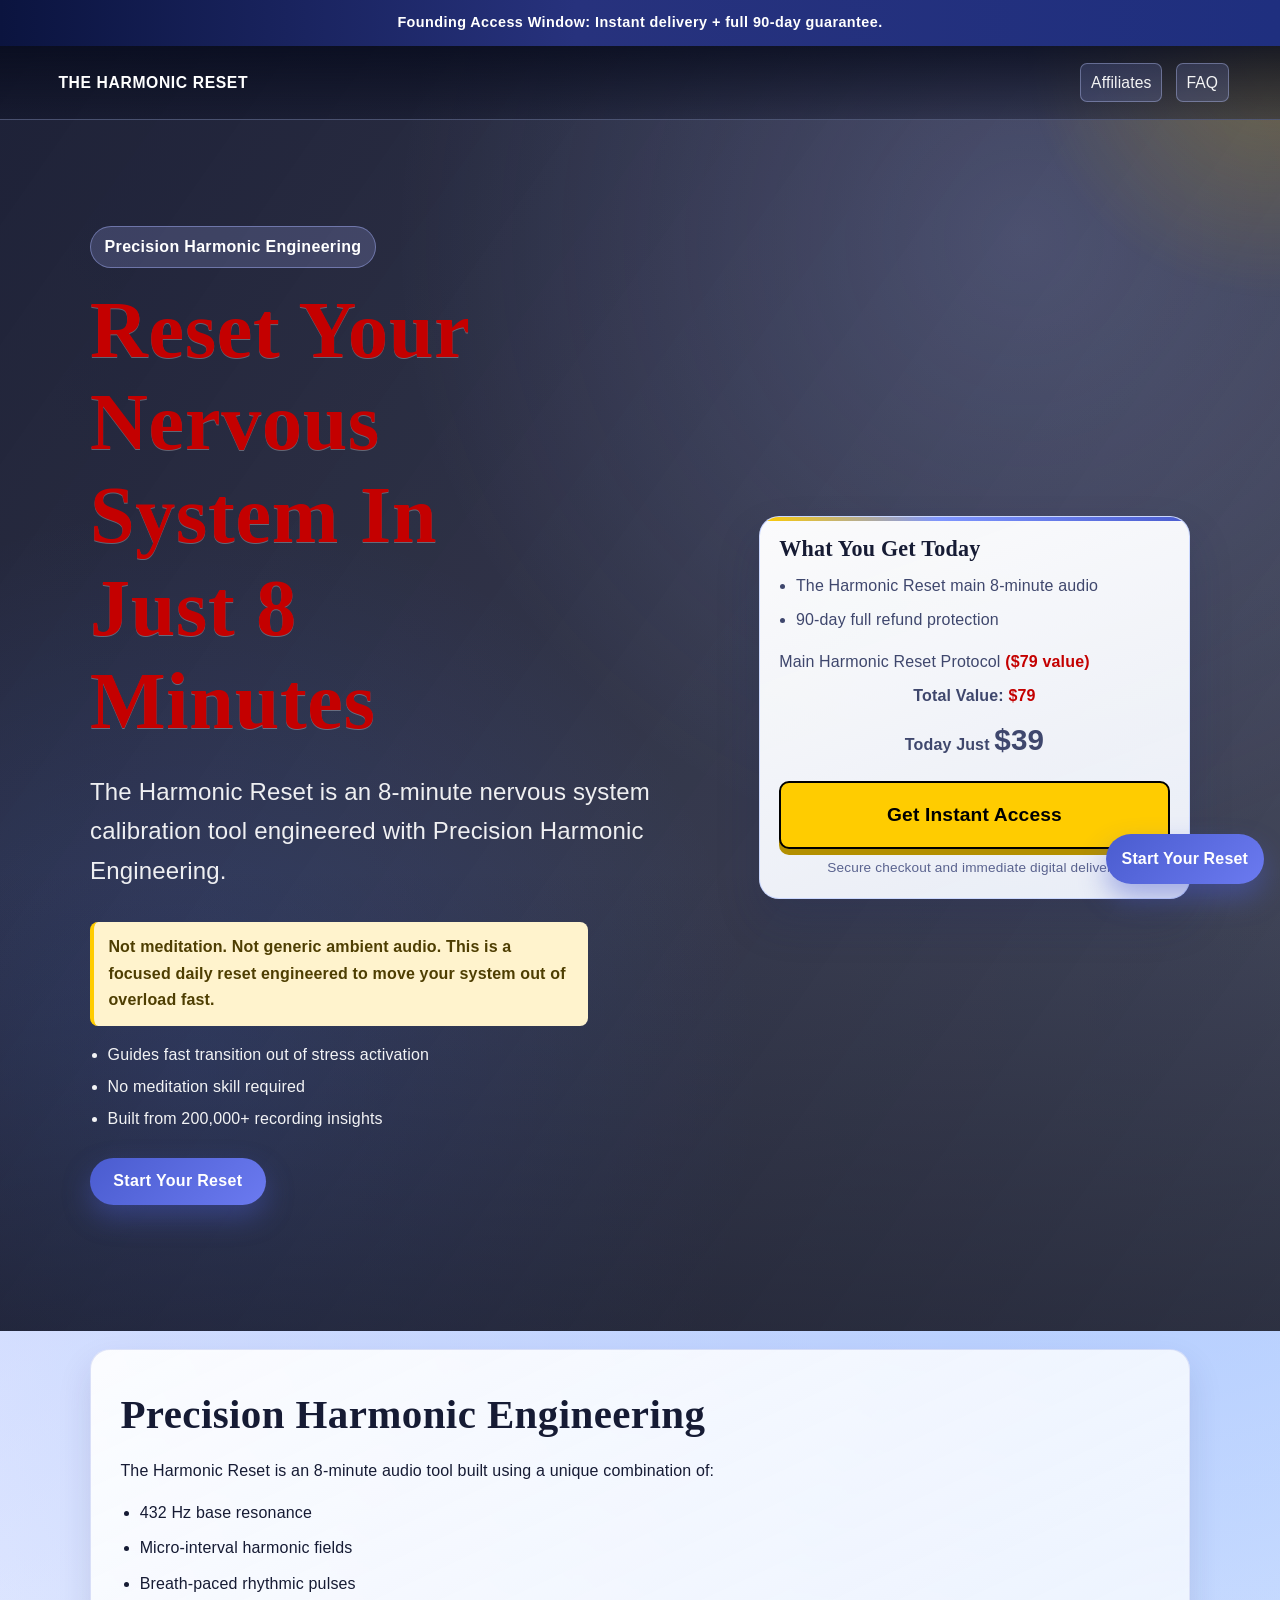
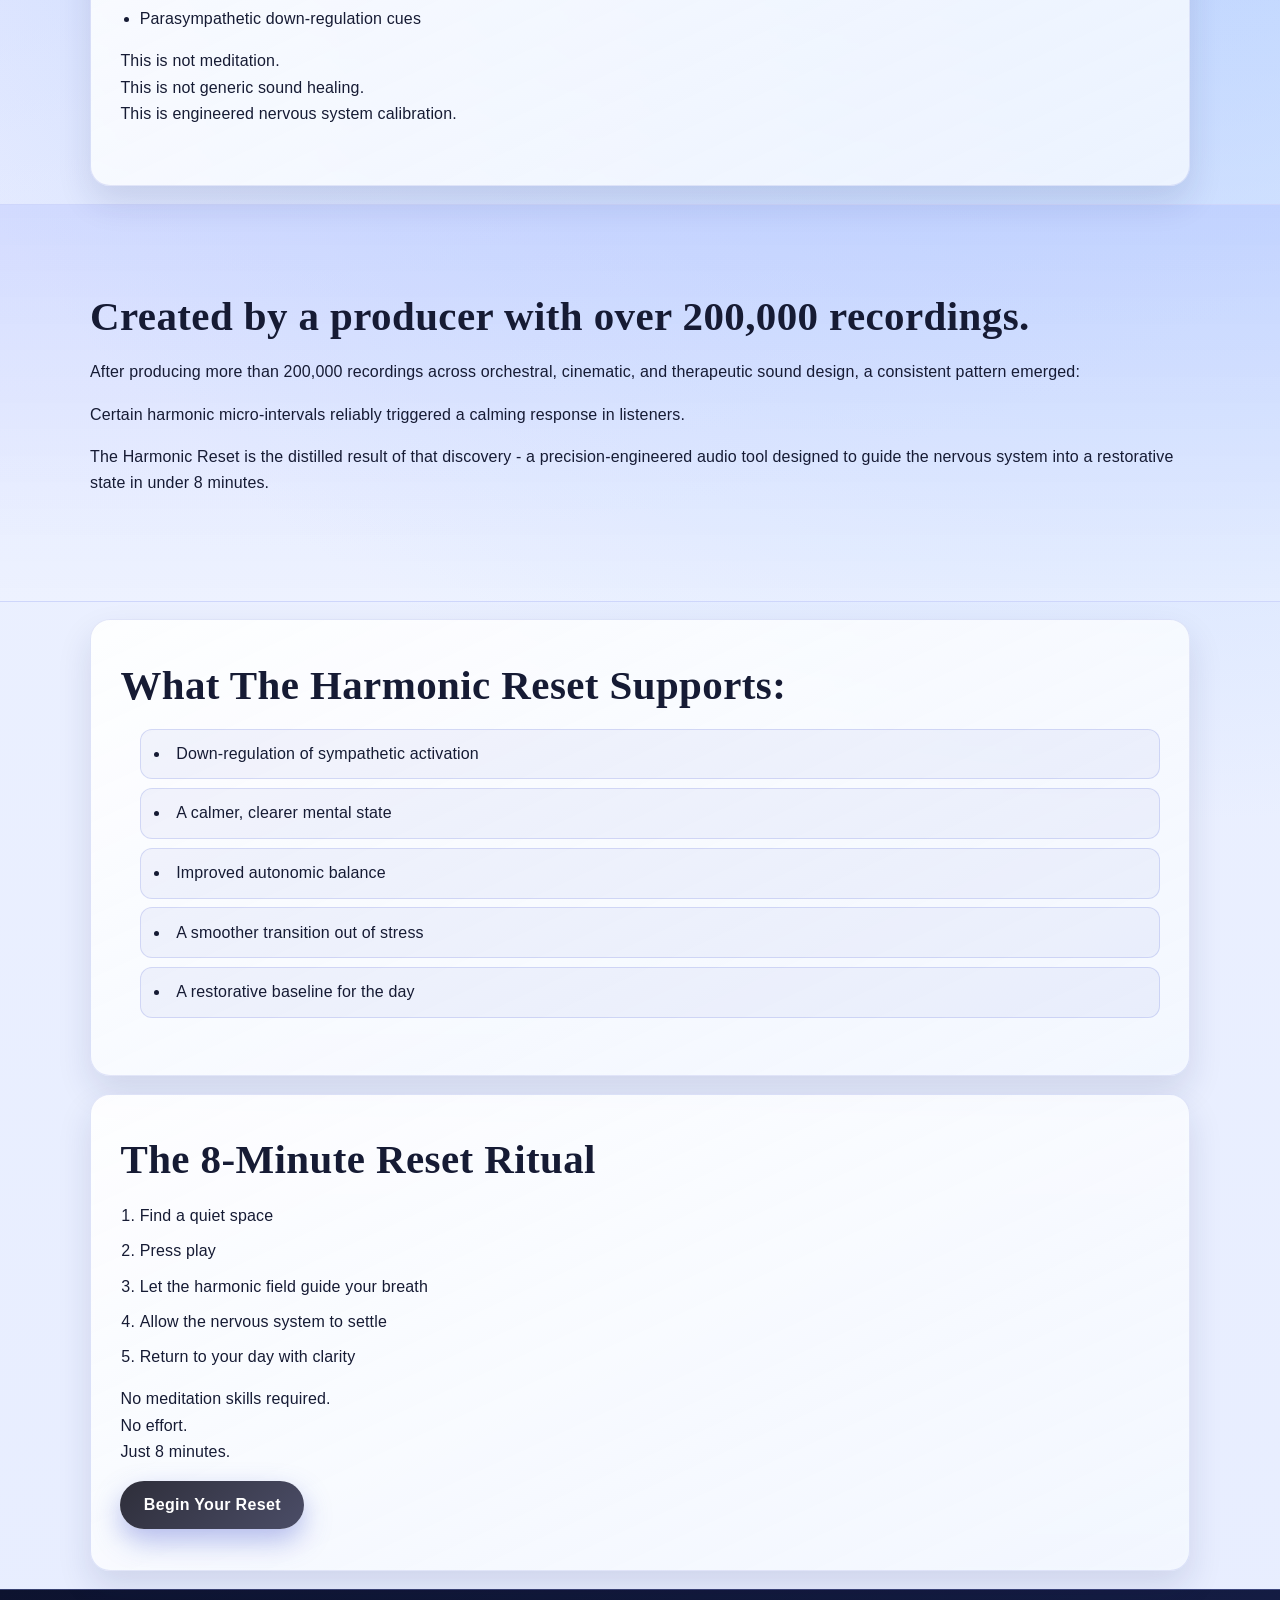
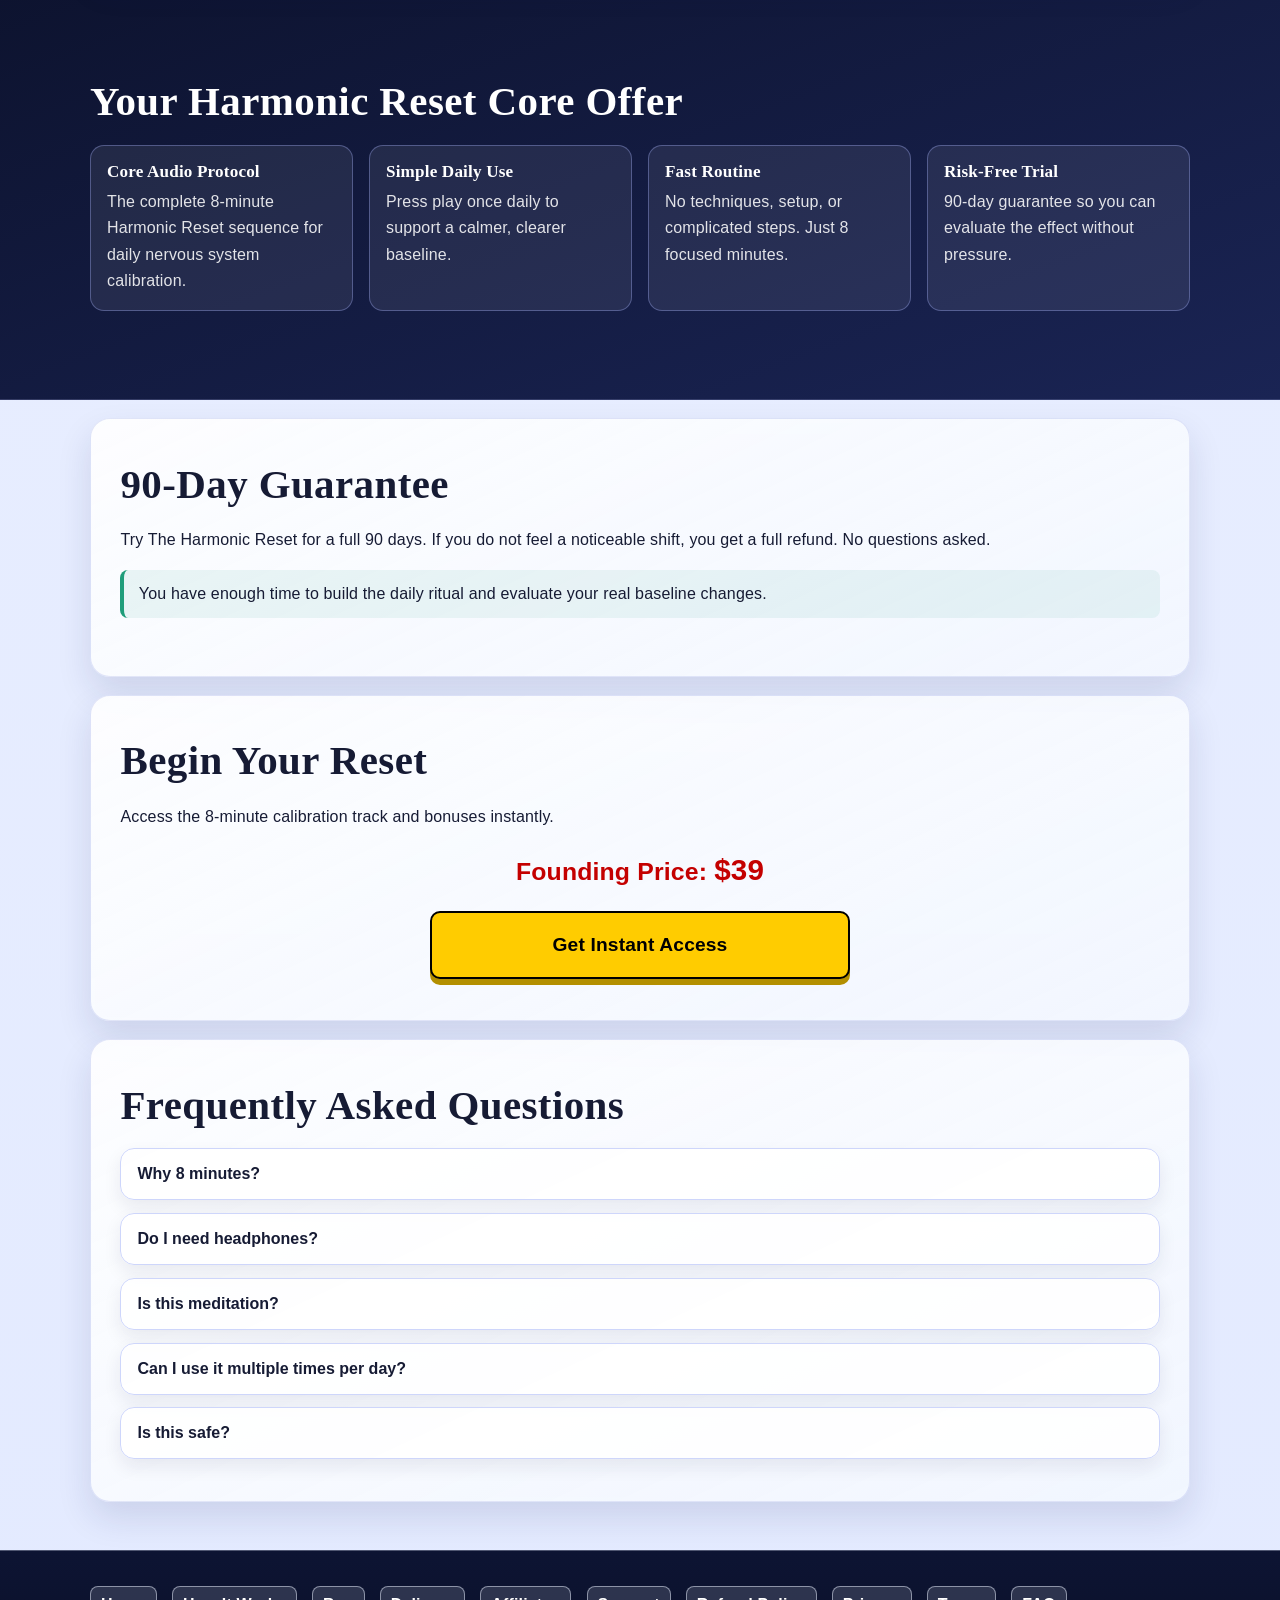
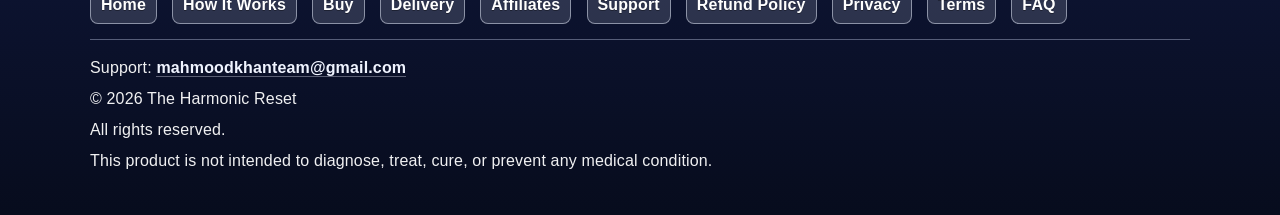
==== index.html @ bf01fae5 "Build Harmonic Reset marketing site with affiliate center and legal pages" ====
<!doctype html>
<html lang="en">
<head>
  <meta charset="UTF-8" />
  <meta name="viewport" content="width=device-width, initial-scale=1.0" />
  <title>The Harmonic Reset - 8-Minute Nervous System Calibration Tool</title>
  <meta name="description" content="An 8-minute nervous system calibration audio engineered with Precision Harmonic Engineering. Created by a producer with over 200,000 recordings." />
  <meta name="keywords" content="432 Hz, nervous system reset, harmonic therapy, sound healing, stress relief audio, parasympathetic activation" />
  <link rel="stylesheet" href="style.css" />
</head>
<body>
  <div class="announce-bar">
    <p>Founding Access Window: Instant delivery + full 90-day guarantee.</p>
  </div>

  <header class="hero" id="top">
    <div class="hero-overlay" aria-hidden="true"></div>
    <nav class="top-nav" aria-label="Primary">
      <a class="brand" href="#top">The Harmonic Reset</a>
      <div class="top-links">
        <a class="small-link" href="affiliate.html">Affiliates</a>
        <a class="small-link" href="#faq">FAQ</a>
      </div>
    </nav>
    <div class="hero-content container hero-grid">
      <section class="hero-copy">
        <p class="eyebrow">Precision Harmonic Engineering</p>
        <h1 class="big-red">Reset Your Nervous System In Just 8 Minutes</h1>
        <p class="subheadline">The Harmonic Reset is an 8-minute nervous system calibration tool engineered with Precision Harmonic Engineering.</p>
        <p class="highlight">Not meditation. Not generic ambient audio. This is a focused daily reset engineered to move your system out of overload fast.</p>
        <ul class="hero-bullets">
          <li>Guides fast transition out of stress activation</li>
          <li>No meditation skill required</li>
          <li>Built from 200,000+ recording insights</li>
        </ul>
        <button class="cta-btn" data-scroll-target="#begin-reset" type="button">Start Your Reset</button>
      </section>

      <aside class="offer-box" aria-label="Offer Summary">
        <h2>What You Get Today</h2>
        <ul>
          <li>The Harmonic Reset main 8-minute audio</li>
          <li>90-day full refund protection</li>
        </ul>
        <div class="value-stack">
          <p>Main Harmonic Reset Protocol <span class="value">($79 value)</span></p>
          <p class="total-value">Total Value: <span class="value">$79</span></p>
          <p class="today-price">Today Just <span>$39</span></p>
        </div>
        <a class="yellow-btn big-btn" href="delivery.html">Get Instant Access</a>
        <p class="micro-note">Secure checkout and immediate digital delivery.</p>
      </aside>
    </div>
  </header>

  <main>
    <section class="section container" id="mechanism">
      <h2>Precision Harmonic Engineering</h2>
      <p>The Harmonic Reset is an 8-minute audio tool built using a unique combination of:</p>
      <ul>
        <li>432 Hz base resonance</li>
        <li>Micro-interval harmonic fields</li>
        <li>Breath-paced rhythmic pulses</li>
        <li>Parasympathetic down-regulation cues</li>
      </ul>
      <p>This is not meditation.<br />This is not generic sound healing.<br />This is engineered nervous system calibration.</p>
    </section>

    <section class="section section-accent" id="authority">
      <div class="container">
        <h2>Created by a producer with over 200,000 recordings.</h2>
        <p>After producing more than 200,000 recordings across orchestral, cinematic, and therapeutic sound design, a consistent pattern emerged:</p>
        <p>Certain harmonic micro-intervals reliably triggered a calming response in listeners.</p>
        <p>The Harmonic Reset is the distilled result of that discovery - a precision-engineered audio tool designed to guide the nervous system into a restorative state in under 8 minutes.</p>
      </div>
    </section>

    <section class="section container" id="benefits">
      <h2>What The Harmonic Reset Supports:</h2>
      <ul class="benefit-list">
        <li>Down-regulation of sympathetic activation</li>
        <li>A calmer, clearer mental state</li>
        <li>Improved autonomic balance</li>
        <li>A smoother transition out of stress</li>
        <li>A restorative baseline for the day</li>
      </ul>
    </section>

    <section class="section container" id="ritual">
      <h2>The 8-Minute Reset Ritual</h2>
      <ol>
        <li>Find a quiet space</li>
        <li>Press play</li>
        <li>Let the harmonic field guide your breath</li>
        <li>Allow the nervous system to settle</li>
        <li>Return to your day with clarity</li>
      </ol>
      <p>No meditation skills required.<br />No effort.<br />Just 8 minutes.</p>
      <button class="cta-btn secondary" data-scroll-target="#begin-reset" type="button">Begin Your Reset</button>
    </section>

    <section class="section section-dark" id="offer-stack">
      <div class="container">
        <h2>Your Harmonic Reset Core Offer</h2>
        <div class="stack-grid">
          <article class="stack-item">
            <h3>Core Audio Protocol</h3>
            <p>The complete 8-minute Harmonic Reset sequence for daily nervous system calibration.</p>
          </article>
          <article class="stack-item">
            <h3>Simple Daily Use</h3>
            <p>Press play once daily to support a calmer, clearer baseline.</p>
          </article>
          <article class="stack-item">
            <h3>Fast Routine</h3>
            <p>No techniques, setup, or complicated steps. Just 8 focused minutes.</p>
          </article>
          <article class="stack-item">
            <h3>Risk-Free Trial</h3>
            <p>90-day guarantee so you can evaluate the effect without pressure.</p>
          </article>
        </div>
      </div>
    </section>

    <section class="section container" id="guarantee">
      <h2>90-Day Guarantee</h2>
      <p>Try The Harmonic Reset for a full 90 days. If you do not feel a noticeable shift, you get a full refund. No questions asked.</p>
      <p class="guarantee-note">You have enough time to build the daily ritual and evaluate your real baseline changes.</p>
    </section>

    <section class="section container cta-band" id="begin-reset">
      <h2>Begin Your Reset</h2>
      <p>Access the 8-minute calibration track and bonuses instantly.</p>
      <p class="today-price">Founding Price: <span>$39</span></p>
      <a class="yellow-btn big-btn" href="delivery.html">Get Instant Access</a>
    </section>

    <section class="section container" id="faq">
      <h2>Frequently Asked Questions</h2>
      <div class="faq-list" role="list">
        <article class="faq-item" role="listitem">
          <button class="faq-question" type="button" aria-expanded="false">Why 8 minutes?</button>
          <div class="faq-answer" hidden>
            <p>The nervous system responds to harmonic entrainment within 30-90 seconds, but full autonomic pacing and parasympathetic shift require 5-7 minutes. 8 minutes is the optimal duration for a complete cycle.</p>
          </div>
        </article>
        <article class="faq-item" role="listitem">
          <button class="faq-question" type="button" aria-expanded="false">Do I need headphones?</button>
          <div class="faq-answer" hidden>
            <p>Headphones are recommended but not required.</p>
          </div>
        </article>
        <article class="faq-item" role="listitem">
          <button class="faq-question" type="button" aria-expanded="false">Is this meditation?</button>
          <div class="faq-answer" hidden>
            <p>No. This is a precision-engineered harmonic tool.</p>
          </div>
        </article>
        <article class="faq-item" role="listitem">
          <button class="faq-question" type="button" aria-expanded="false">Can I use it multiple times per day?</button>
          <div class="faq-answer" hidden>
            <p>Yes.</p>
          </div>
        </article>
        <article class="faq-item" role="listitem">
          <button class="faq-question" type="button" aria-expanded="false">Is this safe?</button>
          <div class="faq-answer" hidden>
            <p>Yes. It uses gentle harmonic cues and low-frequency modulation.</p>
          </div>
        </article>
      </div>
    </section>
  </main>

  <footer class="site-footer">
    <div class="container">
      <nav class="footer-menu" aria-label="Footer Menu">
        <a href="#top">Home</a>
        <a href="#mechanism">How It Works</a>
        <a href="#begin-reset">Buy</a>
        <a href="delivery.html">Delivery</a>
        <a href="affiliate.html">Affiliates</a>
        <a href="support.html">Support</a>
        <a href="refund-policy.html">Refund Policy</a>
        <a href="privacy-policy.html">Privacy</a>
        <a href="terms.html">Terms</a>
        <a href="#faq">FAQ</a>
      </nav>
      <p>Support: <a class="footer-inline-link" href="mailto:mahmoodkhanteam@gmail.com">mahmoodkhanteam@gmail.com</a></p>
      <p>© 2026 The Harmonic Reset</p>
      <p>All rights reserved.</p>
      <p>This product is not intended to diagnose, treat, cure, or prevent any medical condition.</p>
    </div>
  </footer>

  <a class="floating-cta" href="#begin-reset">Start Your Reset</a>

  <script src="script.js"></script>
</body>
</html>
---- style.css ----
:root {
	--bg-dark: #0d1020;
	--bg-mid: #171d36;
	--bg-soft: #eff3ff;
	--ink: #161b34;
	--ink-soft: #3f476d;
	--ink-soft-2: #5a638f;
	--brand: #4a5ccf;
	--brand-soft: #a8b4ff;
	--alert-red: #c40000;
	--offer-yellow: #ffcc00;
	--offer-yellow-deep: #b38f00;
	--white: #ffffff;
	--line: #ced6fb;
	--success: #1f9d7a;
	--radius: 20px;
	--radius-sm: 14px;
	--shadow: 0 24px 48px rgba(15, 18, 38, 0.22);
	--shadow-soft: 0 16px 34px rgba(24, 36, 88, 0.12);
	--shadow-lift: 0 22px 44px rgba(24, 36, 88, 0.2);
}

* {
	box-sizing: border-box;
}

html {
	scroll-behavior: smooth;
}

body {
	margin: 0;
	font-family: "Trebuchet MS", "Verdana", sans-serif;
	color: var(--ink);
	background:
		radial-gradient(circle at 20% 0%, #bcc8ff 0%, transparent 42%),
		radial-gradient(circle at 90% 20%, #a9cbff 0%, transparent 34%),
		linear-gradient(180deg, #f0f4ff 0%, #e3eaff 100%);
	line-height: 1.65;
	letter-spacing: 0.01em;
}

.announce-bar {
	background: linear-gradient(90deg, #0b143f, #27327d 45%, #1f2f7f);
	color: var(--white);
	text-align: center;
	padding: 0.68rem 1rem;
	font-weight: 700;
	letter-spacing: 0.03em;
	font-size: 0.9rem;
}

.announce-bar p {
	margin: 0;
}

.container {
	width: min(1100px, 92vw);
	margin: 0 auto;
}

.hero {
	position: relative;
	min-height: 88vh;
	display: flex;
	flex-direction: column;
	justify-content: flex-start;
	overflow: hidden;
	background:
		linear-gradient(125deg, rgba(15, 18, 38, 0.92), rgba(46, 46, 58, 0.82)),
		url("assets/hero-bg.jpg") center / cover no-repeat;
	color: var(--white);
}

.hero::after {
	content: "";
	position: absolute;
	inset: 0;
	background: linear-gradient(to top, rgba(13, 16, 32, 0.46), transparent 36%);
	pointer-events: none;
}

.hero::before {
	content: "";
	position: absolute;
	inset: -20% -20% auto auto;
	width: min(42vw, 520px);
	height: min(42vw, 520px);
	background: radial-gradient(circle, rgba(255, 204, 0, 0.24) 0%, rgba(255, 204, 0, 0) 68%);
	filter: blur(4px);
	animation: auraPulse 6s ease-in-out infinite;
	pointer-events: none;
	z-index: 1;
}

.hero-grid {
	display: grid;
	grid-template-columns: 1.2fr 0.8fr;
	gap: 1.4rem;
	align-items: center;
}

.hero-copy {
	max-width: 720px;
}

.hero-bullets {
	padding-left: 1.1rem;
	margin: 0 0 1.6rem;
}

.hero-bullets li {
	margin-bottom: 0.35rem;
	color: rgba(255, 255, 255, 0.94);
}

.offer-box {
	background: linear-gradient(160deg, rgba(255, 255, 255, 0.98), rgba(242, 246, 255, 0.95));
	color: var(--ink);
	border: 1px solid rgba(201, 214, 255, 0.95);
	border-radius: var(--radius);
	padding: 1.2rem 1.2rem;
	box-shadow: var(--shadow-lift);
	position: relative;
	overflow: hidden;
}

.offer-box::before {
	content: "";
	position: absolute;
	inset: 0 auto auto 0;
	height: 4px;
	width: 100%;
	background: linear-gradient(90deg, #ffcc00, #7e95ff 42%, #4a5ccf);
}

.offer-box h2 {
	font-size: 1.38rem;
	margin-bottom: 0.7rem;
}

.offer-box ul {
	padding-left: 1.05rem;
	margin-top: 0;
	margin-bottom: 1rem;
}

.offer-box li {
	margin-bottom: 0.45rem;
	color: var(--ink-soft);
}

.cta-btn.wide {
	display: block;
	text-align: center;
	width: 100%;
	margin-top: 0.4rem;
}

.micro-note {
	font-size: 0.85rem;
	margin-top: 0.5rem;
	margin-bottom: 0;
	color: var(--ink-soft-2);
	text-align: center;
}

.highlight {
	background: #fff3cd;
	border-left: 4px solid var(--offer-yellow);
	padding: 0.75rem 0.9rem;
	border-radius: 8px;
	font-weight: 700;
	color: #4e3e02;
	max-width: 56ch;
	margin: 0 0 1rem;
}

.value-stack p {
	font-size: 1rem;
	margin: 0.45rem 0;
	color: var(--ink-soft);
}

.value {
	color: var(--alert-red);
	font-weight: 900;
}

.total-value {
	text-align: center;
	font-size: 1.2rem;
	margin-top: 0.85rem;
	font-weight: 900;
	color: var(--ink);
}

.today-price {
	text-align: center;
	font-size: 1.55rem;
	margin: 0.8rem 0;
	color: var(--alert-red);
	font-weight: 900;
}

.today-price span {
	font-size: 1.85rem;
}

.hero-overlay {
	position: absolute;
	inset: 0;
	background:
		radial-gradient(circle at 80% 15%, rgba(168, 180, 255, 0.2), transparent 42%),
		radial-gradient(circle at 15% 80%, rgba(78, 125, 255, 0.18), transparent 38%);
	pointer-events: none;
}

.top-nav {
	position: relative;
	z-index: 2;
	display: flex;
	justify-content: space-between;
	align-items: center;
	padding: 1.1rem 4vw;
	background: linear-gradient(180deg, rgba(6, 10, 28, 0.82), rgba(9, 13, 32, 0.36));
	border-bottom: 1px solid rgba(189, 202, 255, 0.35);
}

.top-nav.plain-nav {
	position: sticky;
	top: 0;
	background: rgba(255, 255, 255, 0.96);
	border-bottom: 1px solid rgba(74, 92, 207, 0.2);
	backdrop-filter: blur(6px);
}

.top-nav.plain-nav .brand,
.top-nav.plain-nav .small-link {
	color: #1e2750;
}

.top-nav.plain-nav .small-link {
	font-weight: 700;
	background: rgba(74, 92, 207, 0.1);
	border-color: rgba(74, 92, 207, 0.26);
}

.top-links {
	display: flex;
	align-items: center;
	gap: 0.85rem;
	flex-wrap: wrap;
}

.brand,
.small-link {
	color: var(--white);
	text-decoration: none;
}

.brand {
	font-weight: 800;
	letter-spacing: 0.04em;
	text-transform: uppercase;
	font-size: 0.98rem;
	padding: 0.32rem 0.45rem;
	border-radius: 8px;
}

.small-link {
	font-size: 0.98rem;
	opacity: 0.95;
	padding: 0.34rem 0.6rem;
	border-radius: 7px;
	border: 1px solid rgba(189, 202, 255, 0.4);
	background: rgba(145, 162, 255, 0.18);
	transition: background-color 140ms ease, border-color 140ms ease;
}

.small-link:hover,
.small-link:focus-visible {
	background: rgba(168, 180, 255, 0.3);
	border-color: rgba(215, 224, 255, 0.75);
}

.hero-content {
	position: relative;
	z-index: 2;
	padding: 10vh 0 14vh;
}

.eyebrow {
	display: inline-block;
	padding: 0.4rem 0.85rem;
	border-radius: 999px;
	background: rgba(168, 180, 255, 0.2);
	border: 1px solid rgba(168, 180, 255, 0.45);
	margin-bottom: 1rem;
	font-weight: 600;
	letter-spacing: 0.02em;
}

h1,
h2,
h3 {
	margin-top: 0;
	line-height: 1.16;
	font-family: "Cambria", "Times New Roman", serif;
	letter-spacing: 0.01em;
}

.big-red {
	color: var(--alert-red);
	text-shadow: 0 1px 0 rgba(255, 255, 255, 0.28);
}

h1 {
	font-size: clamp(2.2rem, 7vw, 5rem);
	max-width: 12ch;
	margin-bottom: 0.9rem;
	text-shadow: 0 10px 30px rgba(0, 0, 0, 0.35);
}

.affiliate-hero h1 {
	background: linear-gradient(180deg, #ffffff 20%, #e7edff 72%);
	-webkit-background-clip: text;
	background-clip: text;
	color: transparent;
}

.subheadline {
	font-size: clamp(1.05rem, 2.2vw, 1.5rem);
	max-width: 56ch;
	color: rgba(255, 255, 255, 0.92);
	margin-bottom: 2rem;
}

.section {
	padding: 5.5rem 0;
}

.section.container {
	background: linear-gradient(155deg, rgba(255, 255, 255, 0.9), rgba(245, 249, 255, 0.78));
	border: 1px solid rgba(74, 92, 207, 0.15);
	border-radius: var(--radius);
	box-shadow: var(--shadow-soft);
	backdrop-filter: blur(2px);
	padding: 2.6rem clamp(1rem, 2.3vw, 2rem);
	margin-top: 1.1rem;
	margin-bottom: 1.1rem;
}

.section h2 {
	font-size: clamp(1.7rem, 3.2vw, 2.7rem);
	margin-bottom: 1.2rem;
}

.section-accent {
	background:
		linear-gradient(180deg, rgba(148, 164, 255, 0.22), rgba(255, 255, 255, 0.16)),
		url("assets/waveform.png") top right / 340px auto no-repeat;
	border-top: 1px solid var(--line);
	border-bottom: 1px solid var(--line);
}

.section-dark {
	background: linear-gradient(160deg, #0d132f, #1a2454);
	color: rgba(255, 255, 255, 0.94);
	border-top: 1px solid rgba(168, 180, 255, 0.25);
	border-bottom: 1px solid rgba(168, 180, 255, 0.25);
}

.section-dark h2 {
	color: var(--white);
}

.stack-grid {
	display: grid;
	gap: 1rem;
	grid-template-columns: repeat(auto-fit, minmax(230px, 1fr));
}

.stack-item {
	background: rgba(255, 255, 255, 0.08);
	border: 1px solid rgba(168, 180, 255, 0.35);
	border-radius: var(--radius-sm);
	padding: 1rem;
}

.stack-item h3 {
	font-size: 1.07rem;
	margin-bottom: 0.45rem;
	color: var(--white);
}

.stack-item p {
	margin: 0;
	color: rgba(255, 255, 255, 0.87);
}

ul,
ol {
	padding-left: 1.2rem;
}

li {
	margin-bottom: 0.55rem;
}

.benefit-list li {
	background: rgba(74, 92, 207, 0.06);
	border: 1px solid rgba(74, 92, 207, 0.18);
	border-radius: 12px;
	padding: 0.7rem 0.85rem;
	list-style-position: inside;
}

.card-grid {
	display: grid;
	gap: 1rem;
	grid-template-columns: repeat(auto-fit, minmax(220px, 1fr));
}

.card {
	background: var(--white);
	border: 1px solid var(--line);
	border-radius: var(--radius);
	padding: 1.1rem 1rem;
	box-shadow: var(--shadow-soft);
	transition: transform 180ms ease, box-shadow 180ms ease;
}

.card:hover,
.swipe-card:hover,
.stat-card:hover,
.step-card:hover {
	transform: translateY(-4px);
	box-shadow: var(--shadow-lift);
}

.card,
.swipe-card,
.stat-card,
.step-card,
.thesis-card {
	position: relative;
}

.card::after,
.swipe-card::after,
.stat-card::after,
.step-card::after,
.thesis-card::after {
	content: "";
	position: absolute;
	inset: auto 0 0 0;
	height: 2px;
	background: linear-gradient(90deg, rgba(74, 92, 207, 0), rgba(74, 92, 207, 0.45), rgba(74, 92, 207, 0));
}

.cta-band {
	border: 1px solid var(--line);
	border-radius: calc(var(--radius) + 4px);
	padding: 2rem;
	background: linear-gradient(145deg, #ffffff 0%, #f1f4ff 100%);
	box-shadow: var(--shadow);
}

.cta-btn {
	display: inline-block;
	border: none;
	border-radius: 999px;
	padding: 0.92rem 1.46rem;
	text-decoration: none;
	font-weight: 800;
	font-size: 1rem;
	letter-spacing: 0.02em;
	color: var(--white);
	background: linear-gradient(135deg, #4a5ccf, #6b7af0);
	box-shadow: 0 12px 28px rgba(74, 92, 207, 0.4);
	cursor: pointer;
	transition: transform 160ms ease, box-shadow 160ms ease;
}

.cta-btn:hover,
.cta-btn:focus-visible {
	transform: translateY(-2px);
	box-shadow: 0 14px 28px rgba(74, 92, 207, 0.42);
}

.cta-btn.secondary {
	background: linear-gradient(135deg, #2e2e3a, #4b4d67);
}

.yellow-btn {
	display: inline-block;
	background: var(--offer-yellow);
	color: #000;
	padding: 1rem 1.8rem;
	font-size: 1.2rem;
	font-weight: 900;
	text-align: center;
	border-radius: 10px;
	border: 2px solid #000;
	text-decoration: none;
	box-shadow: 0 6px 0 var(--offer-yellow-deep);
	transition: 0.1s ease-in-out;
}

.yellow-btn:hover,
.yellow-btn:focus-visible {
	background: #ffe066;
	box-shadow: 0 2px 0 var(--offer-yellow-deep);
	transform: translateY(2px);
}

@keyframes auraPulse {
	0% {
		transform: translate3d(0, 0, 0) scale(1);
		opacity: 0.7;
	}
	50% {
		transform: translate3d(-12px, 8px, 0) scale(1.05);
		opacity: 0.95;
	}
	100% {
		transform: translate3d(0, 0, 0) scale(1);
		opacity: 0.7;
	}
}

.big-btn {
	display: block;
	width: 100%;
	max-width: 420px;
	margin: 1rem auto 0;
}

.faq-list {
	display: grid;
	gap: 0.8rem;
}

.faq-item {
	border: 1px solid var(--line);
	border-radius: var(--radius-sm);
	background: rgba(255, 255, 255, 0.85);
	overflow: clip;
	box-shadow: 0 8px 18px rgba(20, 28, 70, 0.08);
}

.faq-question {
	width: 100%;
	text-align: left;
	border: none;
	background: transparent;
	padding: 1rem 1rem;
	font-size: 1rem;
	font-weight: 700;
	color: var(--ink);
	cursor: pointer;
}

.faq-answer {
	padding: 0 1rem 1rem;
	color: var(--ink-soft);
}

.guarantee-note {
	padding: 0.7rem 0.9rem;
	border-left: 4px solid var(--success);
	background: rgba(31, 157, 122, 0.08);
	border-radius: 8px;
}

.site-footer {
	margin-top: 3rem;
	background: linear-gradient(180deg, #0d1433, #070c1d);
	color: rgba(255, 255, 255, 0.94);
	padding: 2.2rem 0;
	border-top: 1px solid rgba(202, 214, 255, 0.38);
}

.footer-menu {
	display: flex;
	flex-wrap: wrap;
	gap: 0.72rem 0.95rem;
	margin: 0 0 0.95rem;
	padding: 0 0 0.9rem;
	border-bottom: 1px solid rgba(220, 228, 255, 0.36);
}

.footer-menu a {
	text-decoration: none;
	color: #ffffff;
	font-size: 1rem;
	font-weight: 700;
	letter-spacing: 0.01em;
	padding: 0.3rem 0.62rem;
	border-radius: 8px;
	border: 1px solid rgba(236, 242, 255, 0.5);
	background: rgba(236, 242, 255, 0.15);
	text-shadow: 0 1px 0 rgba(0, 0, 0, 0.35);
	transition: border-color 120ms ease, color 120ms ease, background-color 120ms ease;
}

.footer-menu a:hover,
.footer-menu a:focus-visible {
	color: #ffffff;
	border-color: rgba(255, 213, 64, 0.95);
	background: rgba(255, 204, 0, 0.28);
}

.footer-inline-link {
	color: #f0f4ff;
	font-weight: 700;
	text-decoration: none;
	border-bottom: 1px solid rgba(240, 244, 255, 0.35);
}

.site-footer p {
	margin: 0.3rem 0;
}

.split-grid {
	display: grid;
	grid-template-columns: 1.15fr 0.85fr;
	gap: 1.3rem;
	align-items: start;
}

.hero-cta-row {
	display: flex;
	flex-wrap: wrap;
	gap: 0.75rem;
	align-items: center;
	margin-bottom: 1rem;
}

.hero-proof-grid {
	display: grid;
	grid-template-columns: repeat(3, minmax(100px, 1fr));
	gap: 0.6rem;
	max-width: 640px;
}

.proof-chip {
	margin: 0;
	background: rgba(255, 255, 255, 0.11);
	border: 1px solid rgba(193, 204, 255, 0.56);
	border-radius: 12px;
	padding: 0.62rem 0.7rem;
	backdrop-filter: blur(4px);
	box-shadow: inset 0 1px 0 rgba(255, 255, 255, 0.2);
}

.proof-chip span {
	display: block;
	font-size: 0.72rem;
	letter-spacing: 0.05em;
	text-transform: uppercase;
	color: rgba(255, 255, 255, 0.82);
}

.proof-chip strong {
	font-size: 1.12rem;
	color: #fff;
}

.hero-metric-strip {
	display: grid;
	grid-template-columns: repeat(3, minmax(110px, 1fr));
	gap: 0.65rem;
	margin-top: 0.9rem;
	max-width: 700px;
}

.metric-tile {
	margin: 0;
	padding: 0.7rem 0.75rem;
	border-radius: 12px;
	background: rgba(7, 13, 35, 0.62);
	border: 1px solid rgba(222, 231, 255, 0.34);
	box-shadow: 0 14px 24px rgba(8, 12, 28, 0.25);
}

.metric-tile span {
	display: block;
	font-size: 0.72rem;
	text-transform: uppercase;
	letter-spacing: 0.06em;
	color: rgba(226, 234, 255, 0.8);
}

.metric-tile strong {
	font-size: 1.12rem;
	color: #ffffff;
}

.thesis-grid {
	display: grid;
	gap: 0.95rem;
	grid-template-columns: repeat(auto-fit, minmax(220px, 1fr));
	margin-top: 1rem;
}

.thesis-card {
	background: linear-gradient(160deg, #f9fbff, #edf3ff);
	border: 1px solid rgba(90, 112, 220, 0.2);
	border-radius: var(--radius-sm);
	padding: 1rem;
	box-shadow: var(--shadow-soft);
}

.thesis-card h3 {
	margin-bottom: 0.45rem;
}

.asset-tag {
	display: inline-block;
	margin-top: 0.45rem;
	font-size: 0.72rem;
	font-weight: 800;
	letter-spacing: 0.06em;
	padding: 0.2rem 0.45rem;
	border-radius: 999px;
	background: #ecf0ff;
	border: 1px solid #cfd8ff;
	color: #2f3f8f;
}

.commission-callout {
	margin-top: 0.95rem;
	padding: 0.8rem 0.9rem;
	border-left: 4px solid #4a5ccf;
	border-radius: 8px;
	background: rgba(74, 92, 207, 0.08);
	color: #26326b;
}

.timeline-grid .step-card {
	position: relative;
	overflow: hidden;
}

.timeline-grid .step-card::after {
	content: "";
	position: absolute;
	left: 0;
	right: 0;
	top: 0;
	height: 3px;
	background: linear-gradient(90deg, #4a5ccf, #8aa2ff);
}

.pill-list {
	list-style: none;
	padding: 0;
	margin: 0;
	display: flex;
	flex-wrap: wrap;
	gap: 0.6rem;
}

.pill-list li {
	margin: 0;
	padding: 0.55rem 0.8rem;
	border-radius: 999px;
	background: rgba(74, 92, 207, 0.11);
	border: 1px solid rgba(74, 92, 207, 0.25);
	font-weight: 700;
	color: #2c3769;
}

.stat-grid {
	display: grid;
	grid-template-columns: repeat(auto-fit, minmax(190px, 1fr));
	gap: 0.9rem;
	margin-top: 1rem;
}

.stat-card {
	background: linear-gradient(160deg, #ffffff, #f4f7ff);
	border: 1px solid var(--line);
	border-radius: var(--radius-sm);
	padding: 1rem;
	text-align: center;
	box-shadow: 0 10px 20px rgba(20, 28, 70, 0.08);
}

.stat-value {
	font-size: 1.4rem;
	font-weight: 900;
	color: var(--alert-red);
	margin: 0;
}

.stat-label {
	font-size: 0.95rem;
	margin: 0.3rem 0 0;
	color: var(--ink-soft);
}

.swipe-grid {
	display: grid;
	gap: 1rem;
}

.swipe-card {
	background: linear-gradient(160deg, #ffffff, #f4f7ff);
	border: 1px solid var(--line);
	border-radius: var(--radius-sm);
	padding: 1rem;
	box-shadow: 0 10px 20px rgba(20, 28, 70, 0.08);
}

.swipe-card h3 {
	margin-bottom: 0.5rem;
}

.step-grid {
	display: grid;
	grid-template-columns: repeat(auto-fit, minmax(190px, 1fr));
	gap: 0.9rem;
	margin-top: 1rem;
}

.step-card {
	background: linear-gradient(145deg, #ffffff 0%, #f4f6ff 100%);
	border: 1px solid var(--line);
	border-radius: var(--radius-sm);
	padding: 0.95rem;
	box-shadow: 0 10px 20px rgba(20, 28, 70, 0.08);
}

.step-num {
	font-size: 0.9rem;
	font-weight: 900;
	color: var(--alert-red);
	margin: 0 0 0.45rem;
	letter-spacing: 0.06em;
}

.compliance-box {
	border: 1px solid rgba(255, 255, 255, 0.18);
	border-radius: 12px;
	background: rgba(13, 16, 32, 0.68);
	padding: 0.95rem;
	margin-top: 0.8rem;
}

.compliance-box p {
	margin: 0;
	font-size: 0.88rem;
	line-height: 1.55;
	color: rgba(255, 255, 255, 0.9);
}

.link-cloud {
	display: flex;
	flex-wrap: wrap;
	gap: 0.8rem;
	margin-top: 1rem;
}

.link-cloud a {
	text-decoration: none;
	color: #1f2d66;
	font-weight: 700;
	font-size: 0.94rem;
	padding: 0.24rem 0.52rem;
	border-radius: 8px;
	border: 1px solid rgba(74, 92, 207, 0.34);
	background: rgba(255, 255, 255, 0.92);
	box-shadow: 0 6px 14px rgba(24, 36, 88, 0.12);
	transition: background-color 120ms ease, border-color 120ms ease, color 120ms ease;
}

.link-cloud a:hover,
.link-cloud a:focus-visible {
	color: #122052;
	background: #ffffff;
	border-color: rgba(74, 92, 207, 0.62);
}

.floating-cta {
	position: fixed;
	right: 1rem;
	bottom: 1rem;
	z-index: 80;
	display: inline-block;
	text-decoration: none;
	font-weight: 700;
	padding: 0.75rem 1rem;
	border-radius: 999px;
	background: linear-gradient(135deg, #4a5ccf, #6b7af0);
	color: var(--white);
	box-shadow: 0 14px 28px rgba(74, 92, 207, 0.45);
}

@media (max-width: 760px) {
	.hero-grid {
		grid-template-columns: 1fr;
	}

	.split-grid {
		grid-template-columns: 1fr;
	}

	.hero-proof-grid {
		grid-template-columns: 1fr;
	}

	.hero-metric-strip {
		grid-template-columns: 1fr;
	}

	.hero-content {
		padding: 9vh 0 11vh;
	}

	.section {
		padding: 4rem 0;
	}

	.cta-band {
		padding: 1.3rem;
	}

	.top-nav {
		padding-inline: 4.5vw;
	}

	.floating-cta {
		left: 0.75rem;
		right: 0.75rem;
		bottom: 0.75rem;
		text-align: center;
	}

	.footer-menu {
		gap: 0.45rem 0.7rem;
	}
}
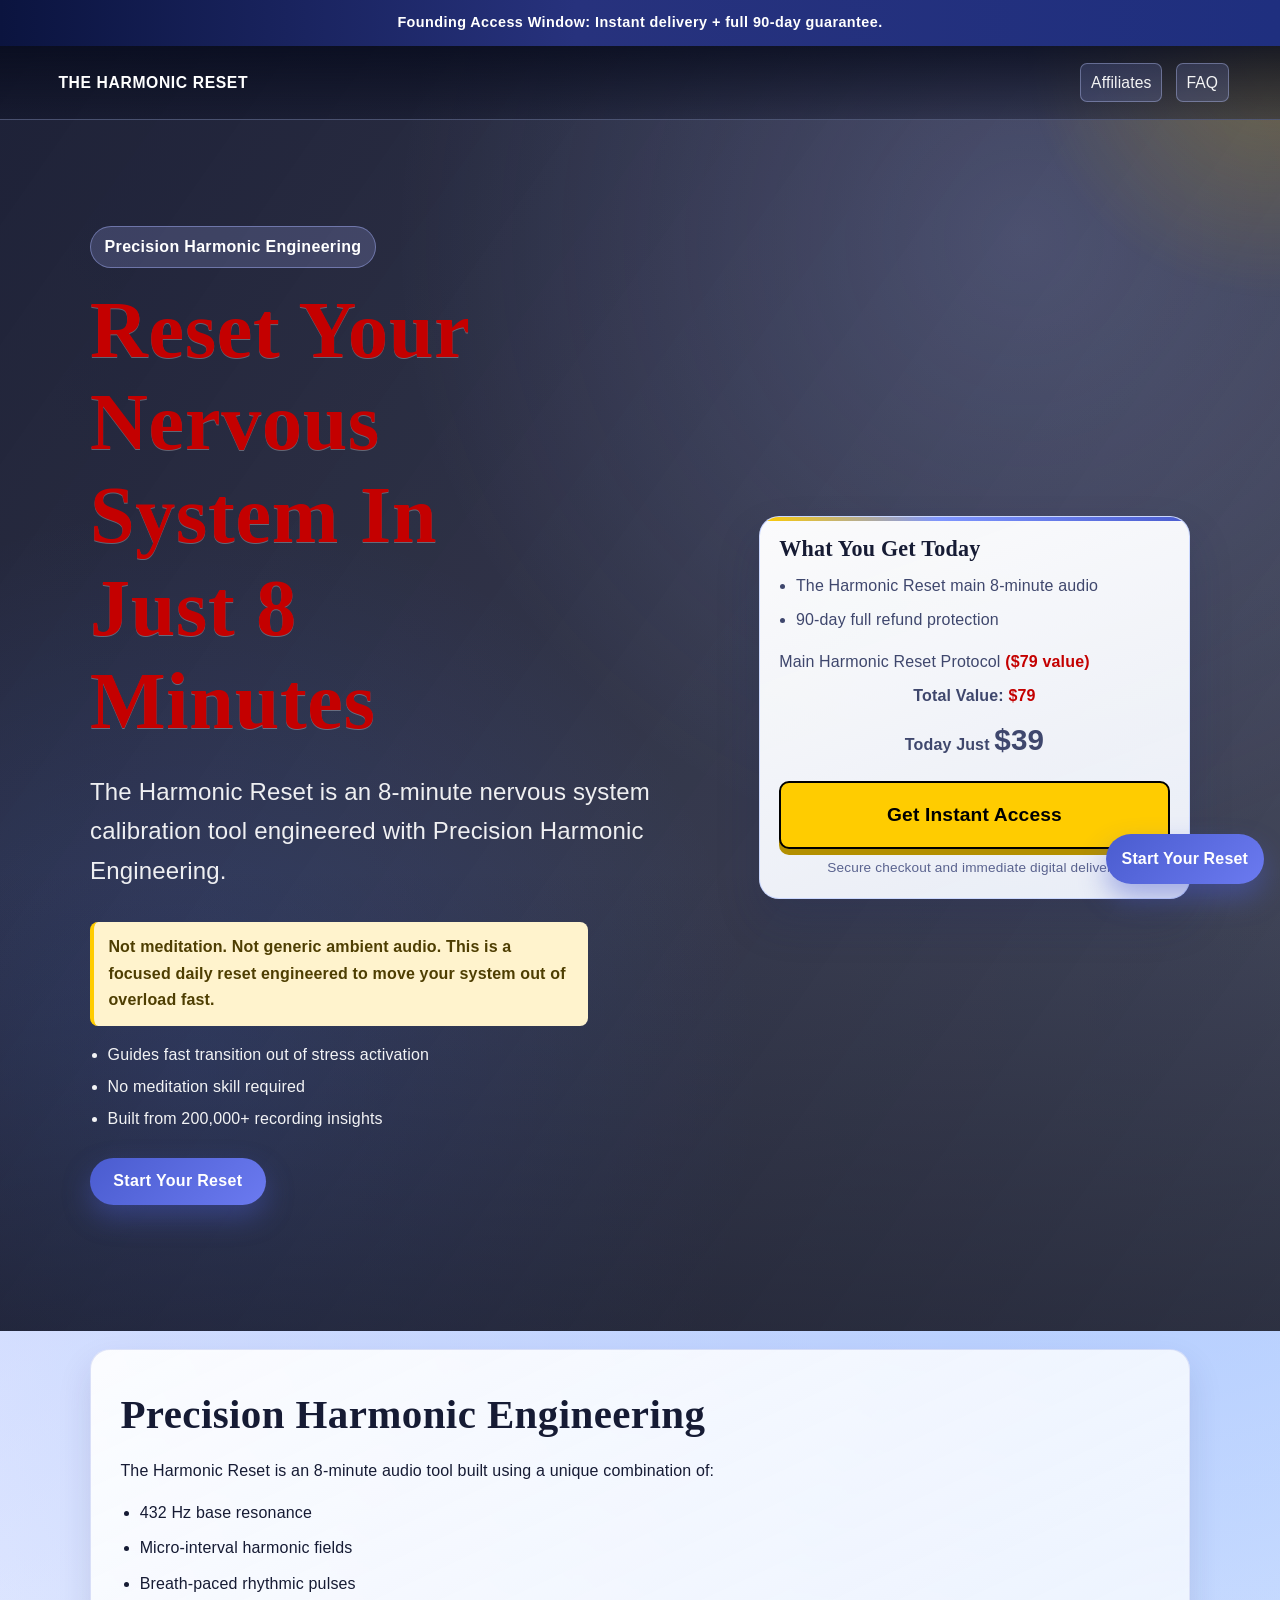
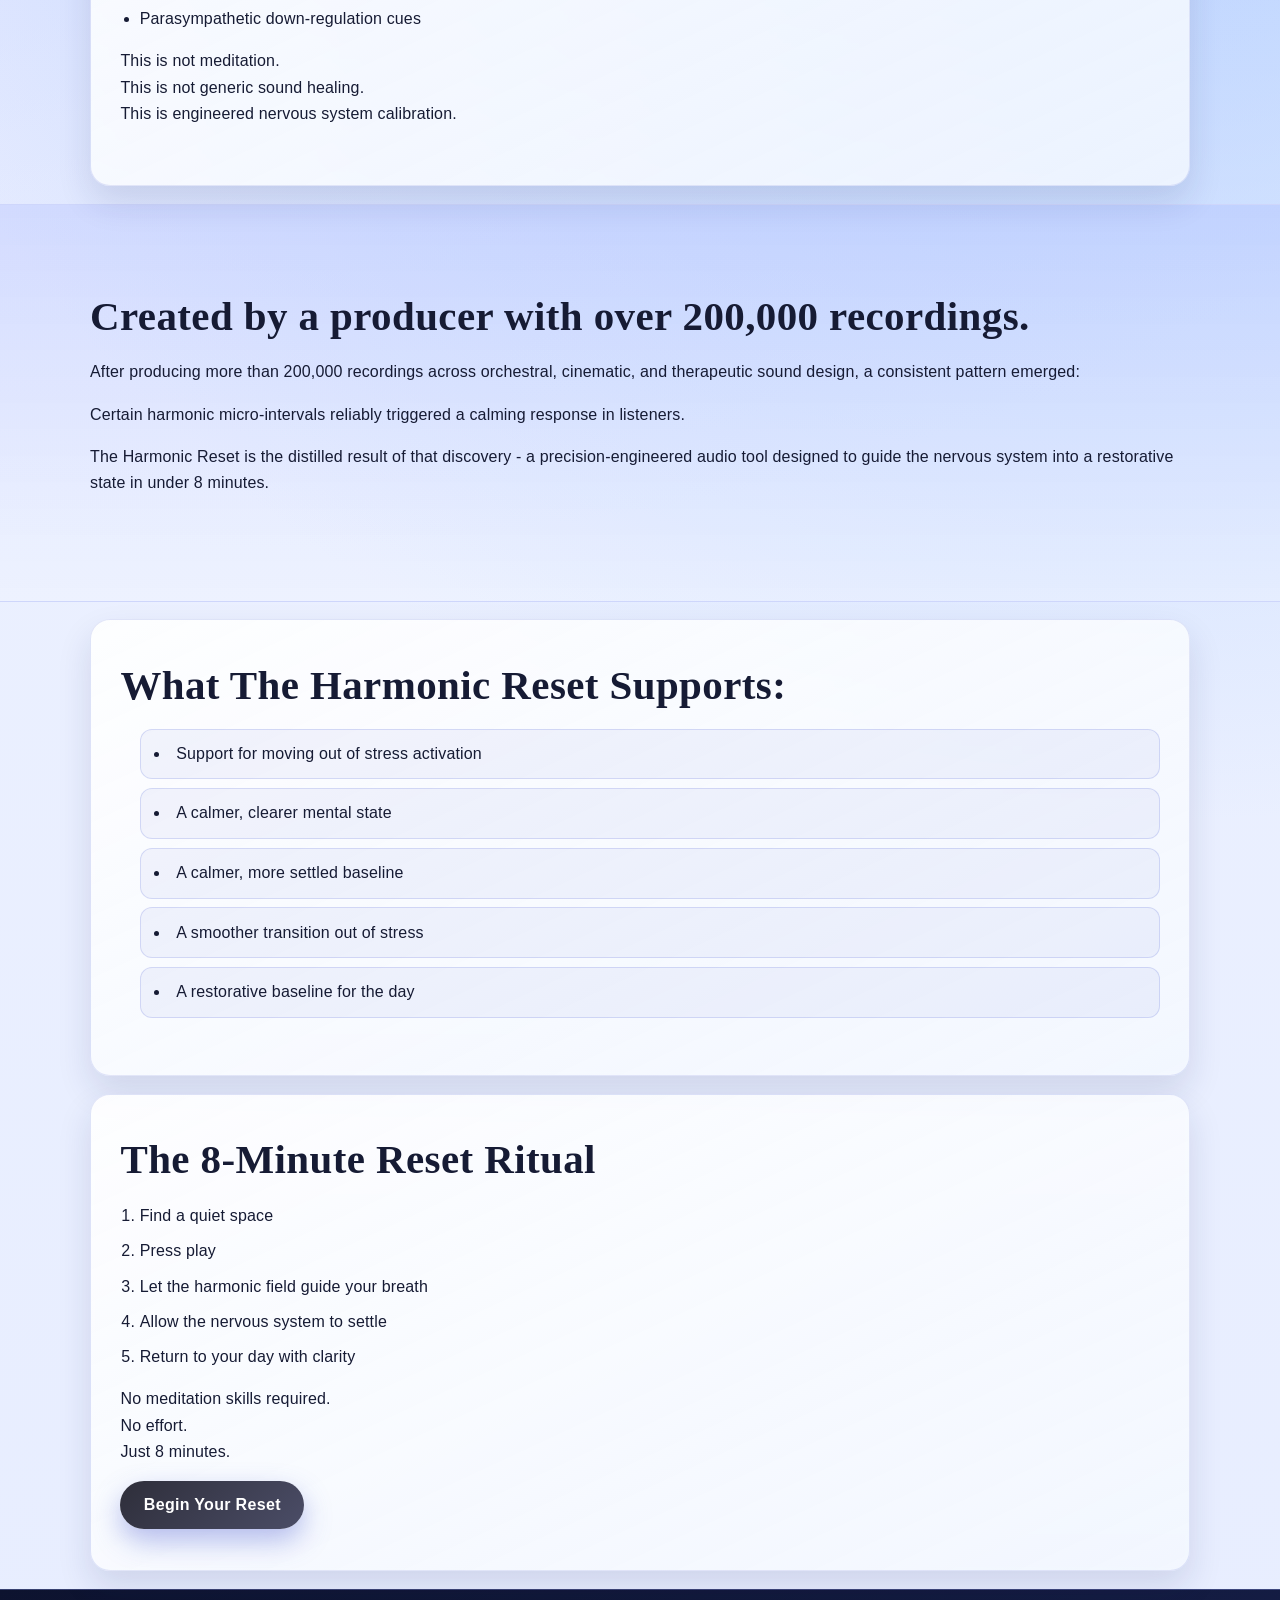
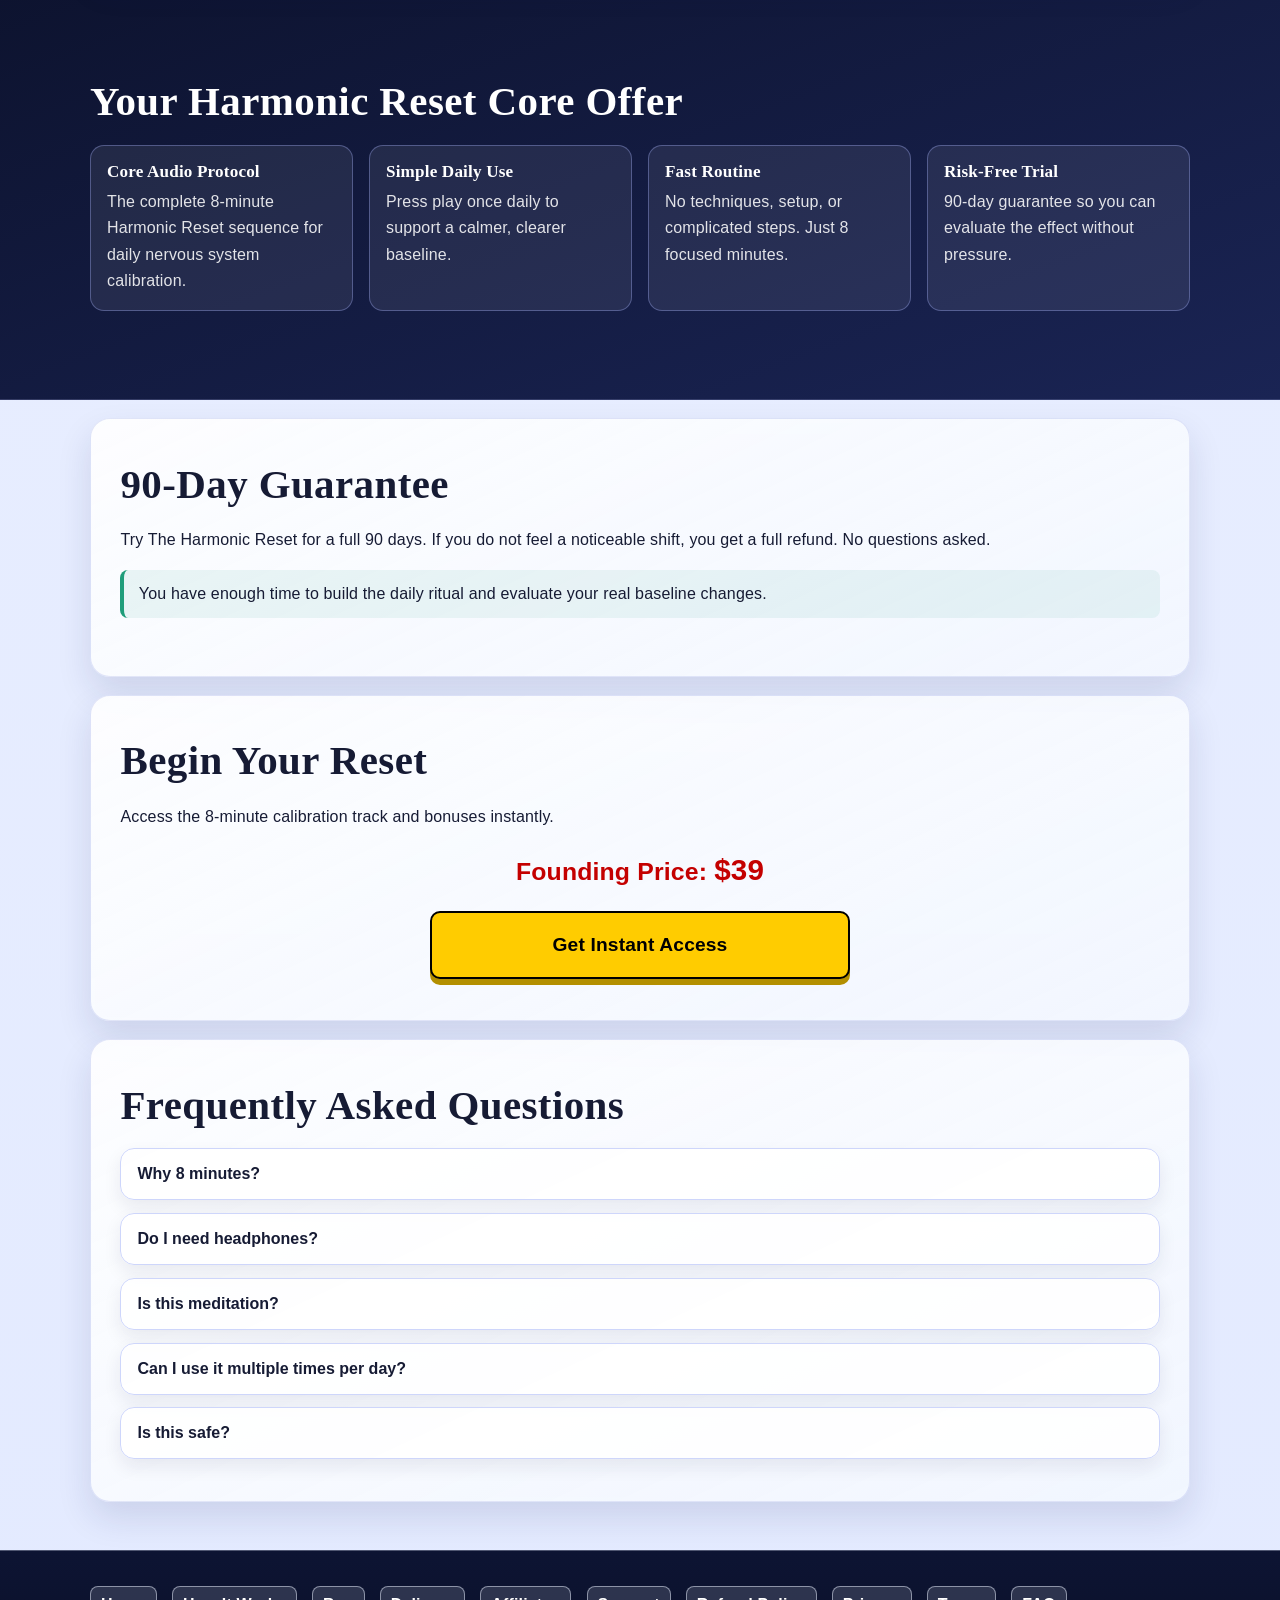
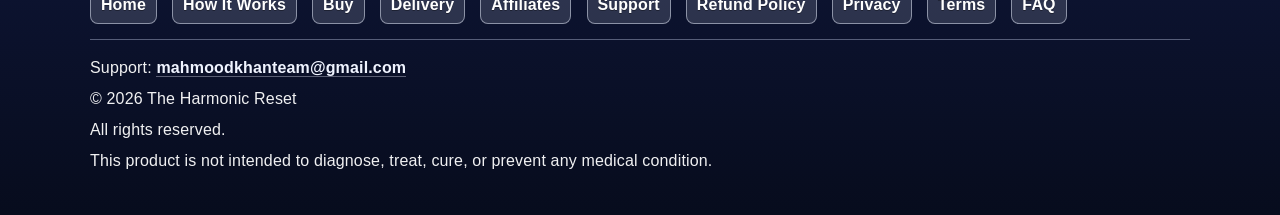
==== commit d59086ed: "Soften homepage physiological claims for compliance safety" ====
--- a/index.html
+++ b/index.html
@@ -6,6 +6,19 @@
   <title>The Harmonic Reset - 8-Minute Nervous System Calibration Tool</title>
   <meta name="description" content="An 8-minute nervous system calibration audio engineered with Precision Harmonic Engineering. Created by a producer with over 200,000 recordings." />
   <meta name="keywords" content="432 Hz, nervous system reset, harmonic therapy, sound healing, stress relief audio, parasympathetic activation" />
+  <link rel="canonical" href="https://beatviral.github.io/The-Harmonic-Reset/" />
+
+  <meta property="og:type" content="website" />
+  <meta property="og:site_name" content="The Harmonic Reset" />
+  <meta property="og:url" content="https://beatviral.github.io/The-Harmonic-Reset/" />
+  <meta property="og:title" content="The Harmonic Reset - 8-Minute Nervous System Calibration Tool" />
+  <meta property="og:description" content="Reset your nervous system in 8 minutes with a precision-engineered audio protocol and a 90-day guarantee." />
+  <meta property="og:image" content="https://beatviral.github.io/The-Harmonic-Reset/assets/social-card.png" />
+
+  <meta name="twitter:card" content="summary_large_image" />
+  <meta name="twitter:title" content="The Harmonic Reset - 8-Minute Nervous System Calibration Tool" />
+  <meta name="twitter:description" content="Reset your nervous system in 8 minutes with a precision-engineered audio protocol and a 90-day guarantee." />
+  <meta name="twitter:image" content="https://beatviral.github.io/The-Harmonic-Reset/assets/social-card.png" />
   <link rel="stylesheet" href="style.css" />
 </head>
 <body>
@@ -78,9 +91,9 @@
     <section class="section container" id="benefits">
       <h2>What The Harmonic Reset Supports:</h2>
       <ul class="benefit-list">
-        <li>Down-regulation of sympathetic activation</li>
+        <li>Support for moving out of stress activation</li>
         <li>A calmer, clearer mental state</li>
-        <li>Improved autonomic balance</li>
+        <li>A calmer, more settled baseline</li>
         <li>A smoother transition out of stress</li>
         <li>A restorative baseline for the day</li>
       </ul>
@@ -142,7 +155,7 @@
         <article class="faq-item" role="listitem">
           <button class="faq-question" type="button" aria-expanded="false">Why 8 minutes?</button>
           <div class="faq-answer" hidden>
-            <p>The nervous system responds to harmonic entrainment within 30-90 seconds, but full autonomic pacing and parasympathetic shift require 5-7 minutes. 8 minutes is the optimal duration for a complete cycle.</p>
+            <p>Many listeners may begin to feel a calming shift within the first few minutes, while the full 8-minute sequence is designed to support a deeper reset experience.</p>
           </div>
         </article>
         <article class="faq-item" role="listitem">
@@ -166,7 +179,7 @@
         <article class="faq-item" role="listitem">
           <button class="faq-question" type="button" aria-expanded="false">Is this safe?</button>
           <div class="faq-answer" hidden>
-            <p>Yes. It uses gentle harmonic cues and low-frequency modulation.</p>
+            <p>For most adults, this is a gentle audio experience. If you have a medical condition, are sensitive to audio stimuli, or have health concerns, consult your licensed professional before use.</p>
           </div>
         </article>
       </div>
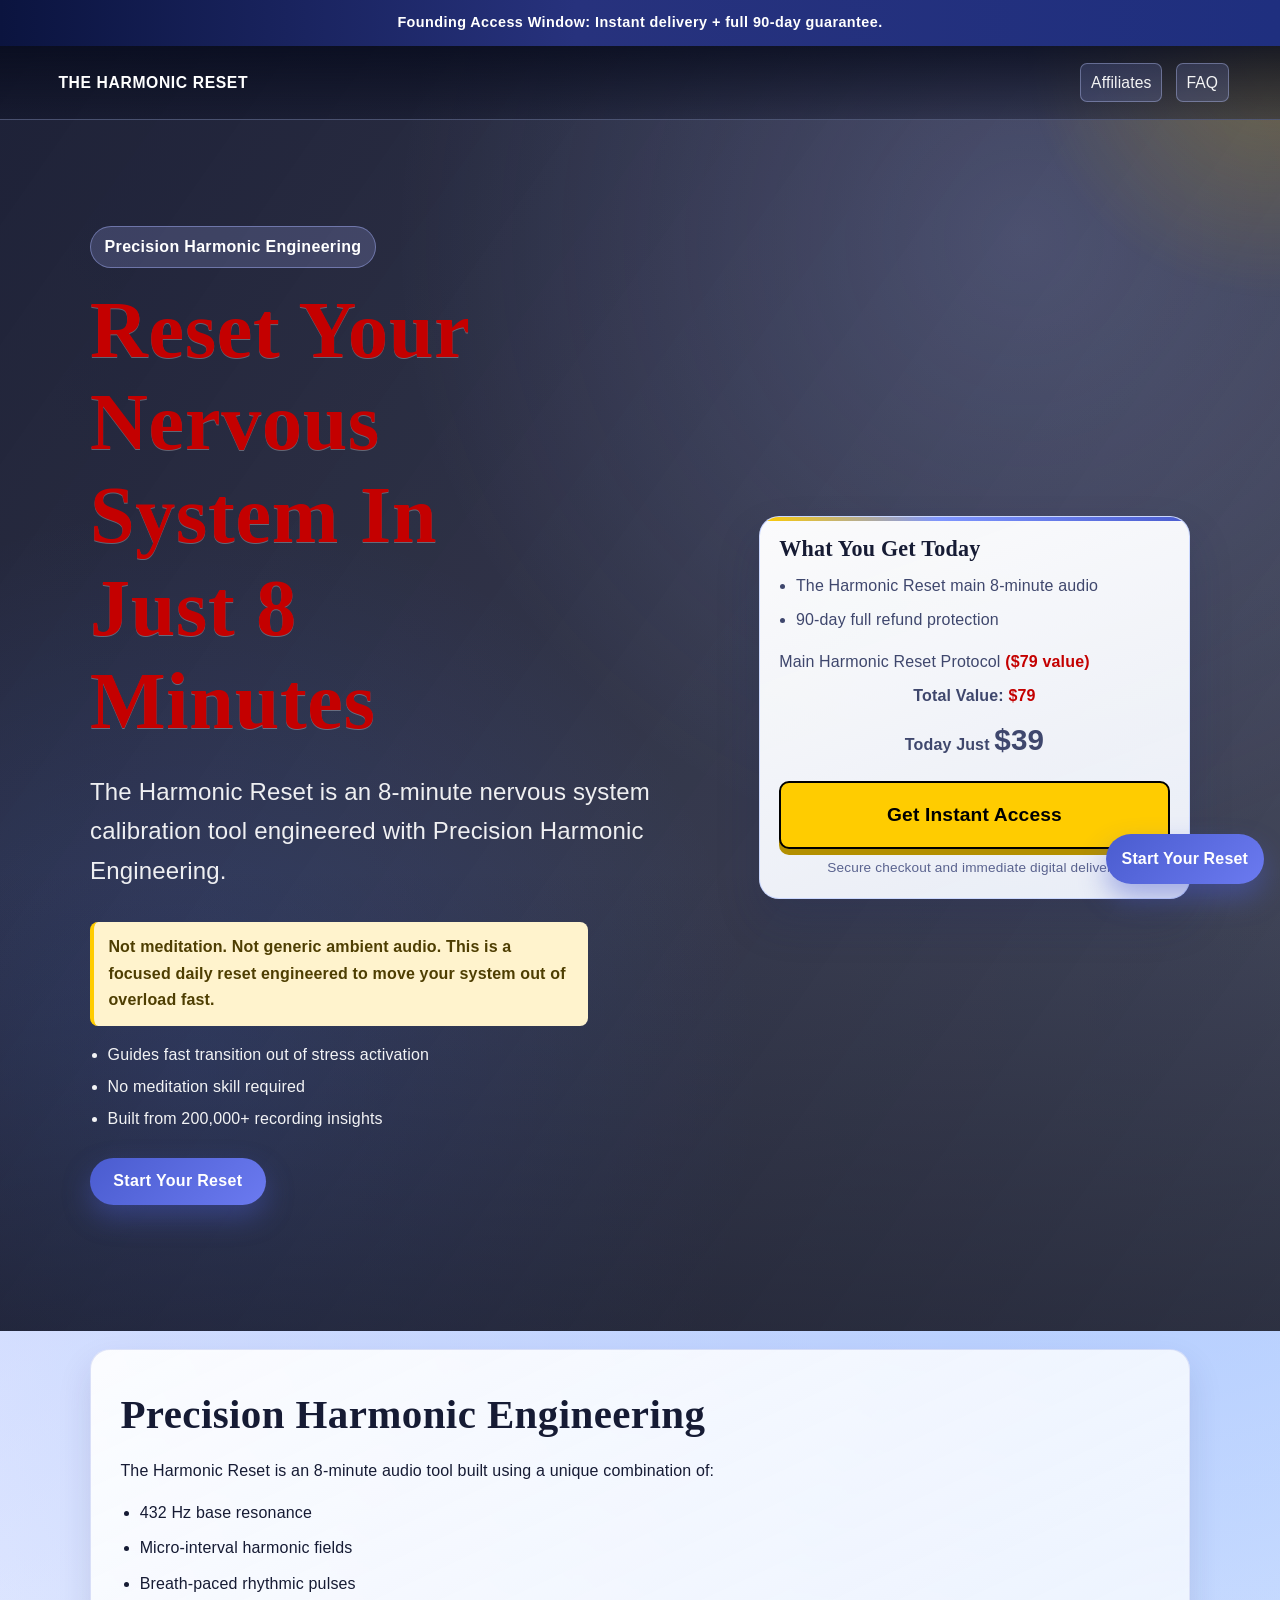
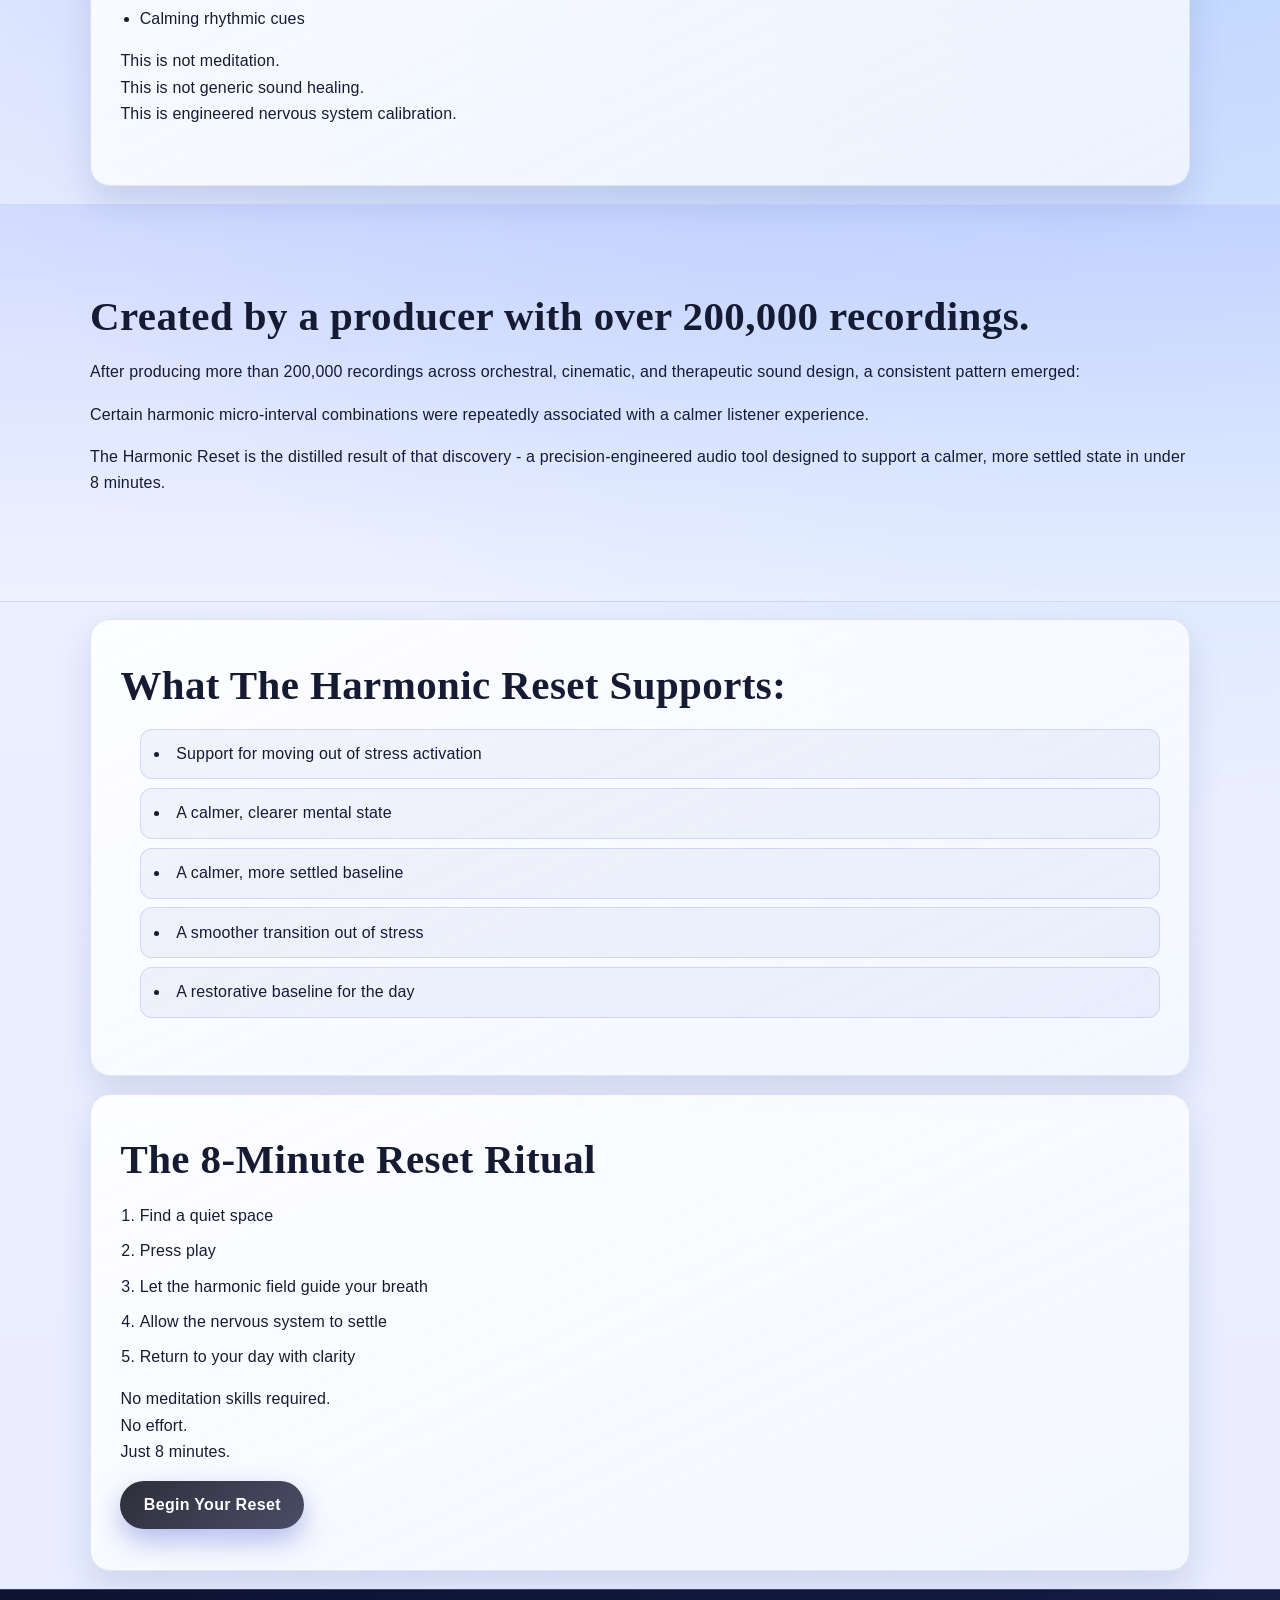
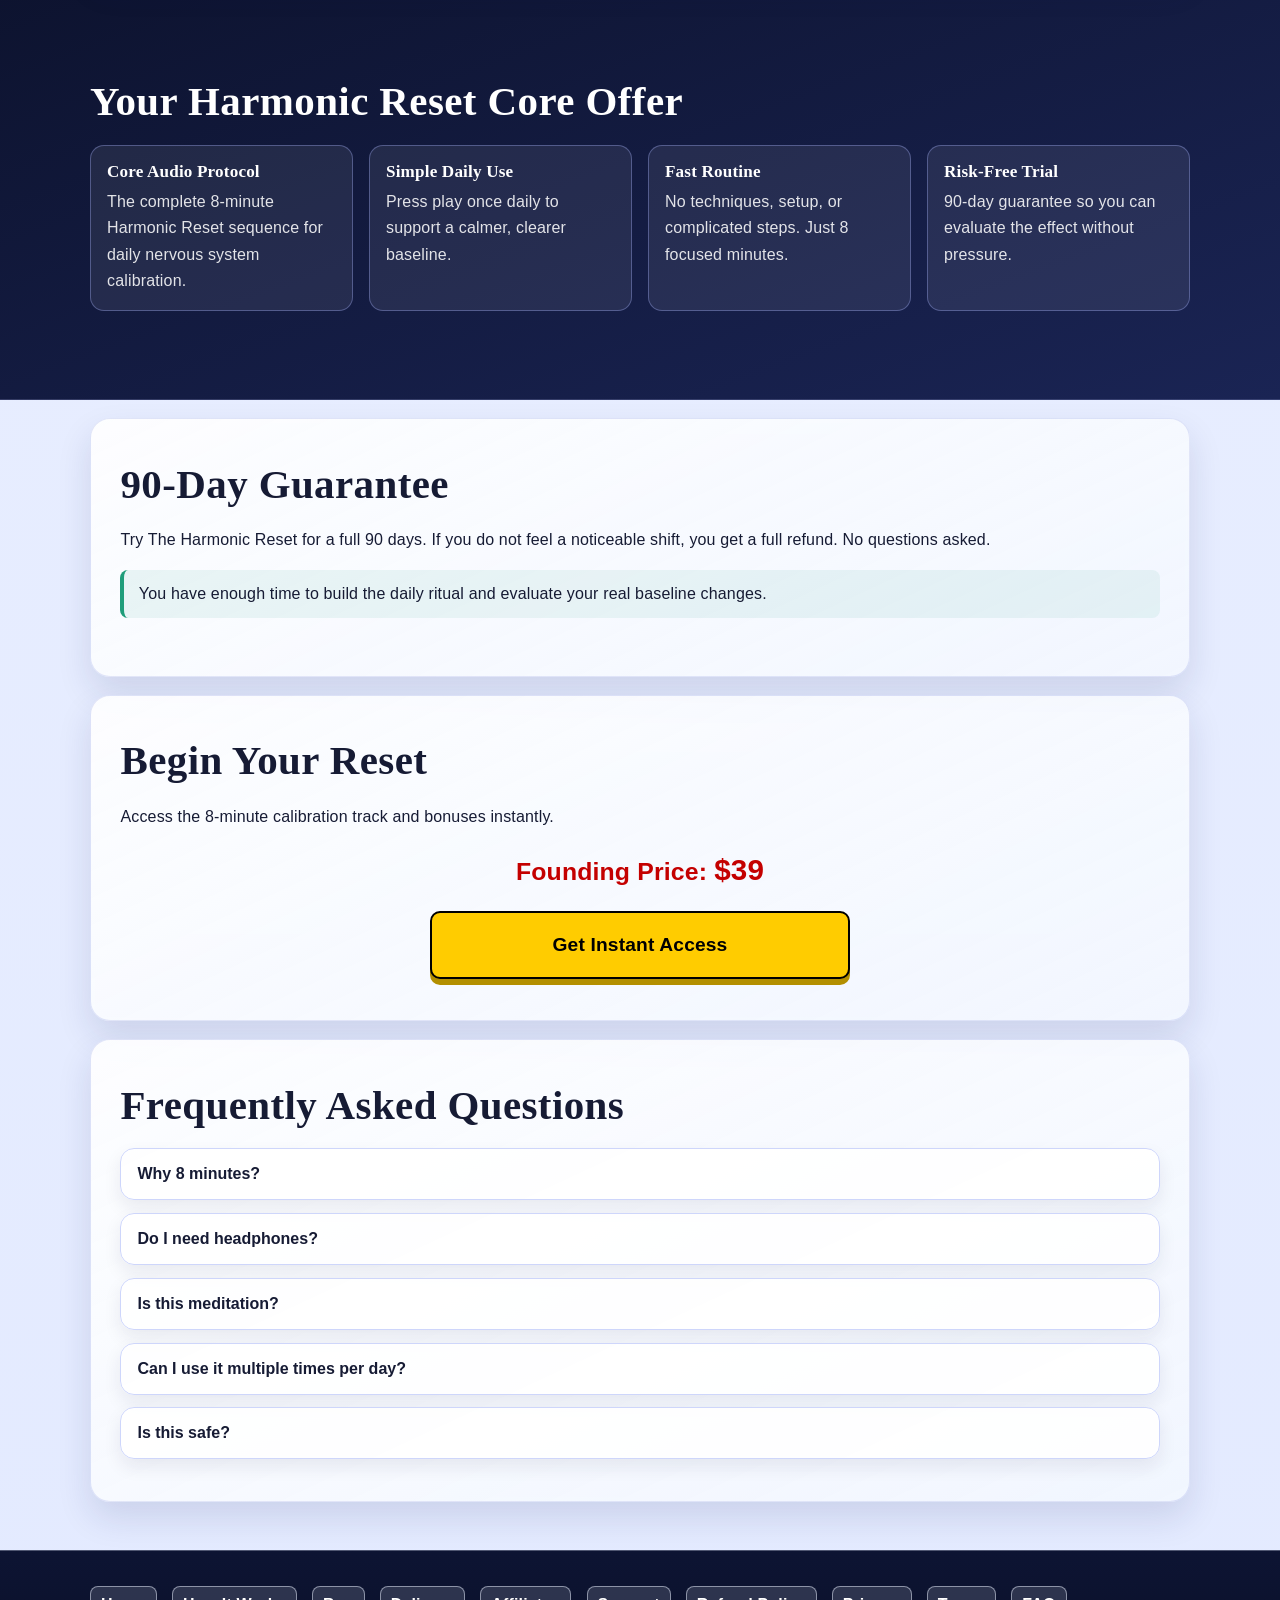
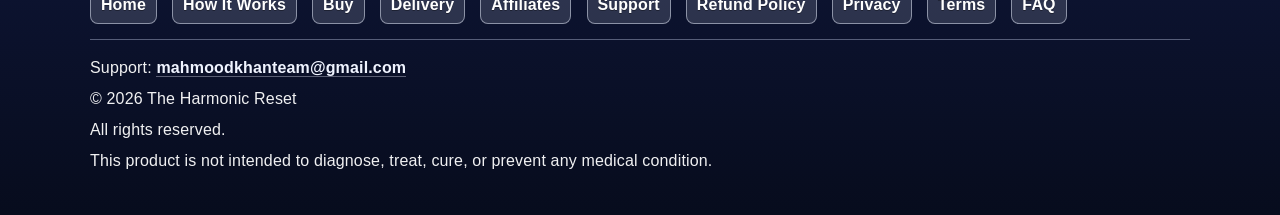
==== commit e8472140: "Further soften homepage claim phrasing in mechanism and authority copy" ====
--- a/index.html
+++ b/index.html
@@ -74,7 +74,7 @@
         <li>432 Hz base resonance</li>
         <li>Micro-interval harmonic fields</li>
         <li>Breath-paced rhythmic pulses</li>
-        <li>Parasympathetic down-regulation cues</li>
+        <li>Calming rhythmic cues</li>
       </ul>
       <p>This is not meditation.<br />This is not generic sound healing.<br />This is engineered nervous system calibration.</p>
     </section>
@@ -83,8 +83,8 @@
       <div class="container">
         <h2>Created by a producer with over 200,000 recordings.</h2>
         <p>After producing more than 200,000 recordings across orchestral, cinematic, and therapeutic sound design, a consistent pattern emerged:</p>
-        <p>Certain harmonic micro-intervals reliably triggered a calming response in listeners.</p>
-        <p>The Harmonic Reset is the distilled result of that discovery - a precision-engineered audio tool designed to guide the nervous system into a restorative state in under 8 minutes.</p>
+        <p>Certain harmonic micro-interval combinations were repeatedly associated with a calmer listener experience.</p>
+        <p>The Harmonic Reset is the distilled result of that discovery - a precision-engineered audio tool designed to support a calmer, more settled state in under 8 minutes.</p>
       </div>
     </section>
 
